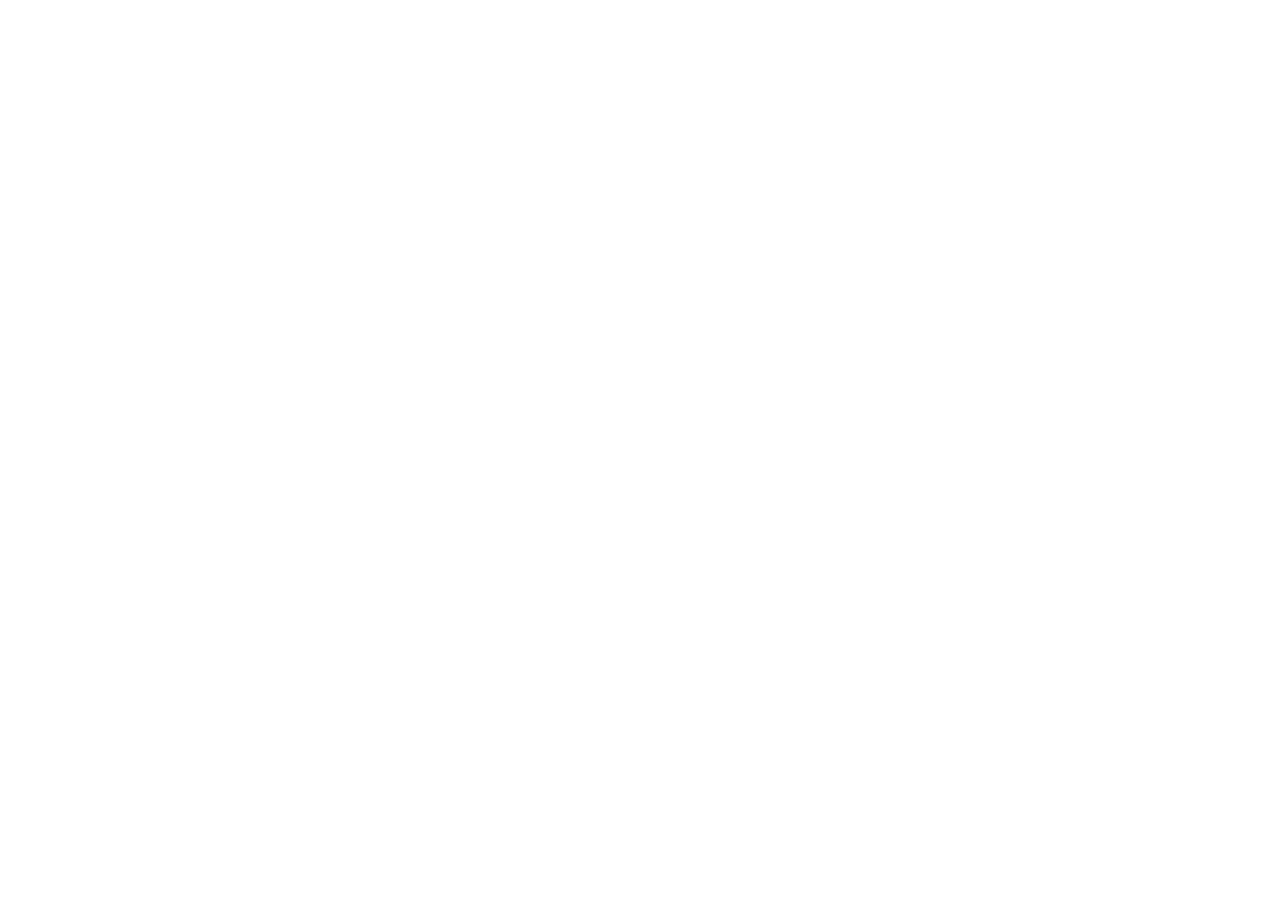
==== diamant.html @ a0a91342 "Create diamant.html" ====
<!DOCTYPE html>
<html lang="ko">

<head>
    <link href="https://fonts.googleapis.com/css?family=Bangers&display=swap" rel="stylesheet">
    <link href="https://fonts.googleapis.com/css?family=Stylish&display=swap" rel="stylesheet">
    <link href="diamant.css" rel="stylesheet">


    <meta charset="UTF-8" name="viewport" content="width=device-width, initial-scale=1.0, user-scalable=yes" />
    <!--모바일페이지크기조절메타태그-->
    <title>다이아망트</title>
</head>

<body id="body">
    <div id="main" class="bgdiv">
   
    </div>
    <script type="text/javascript" src="diamant.js"></script>

</body>
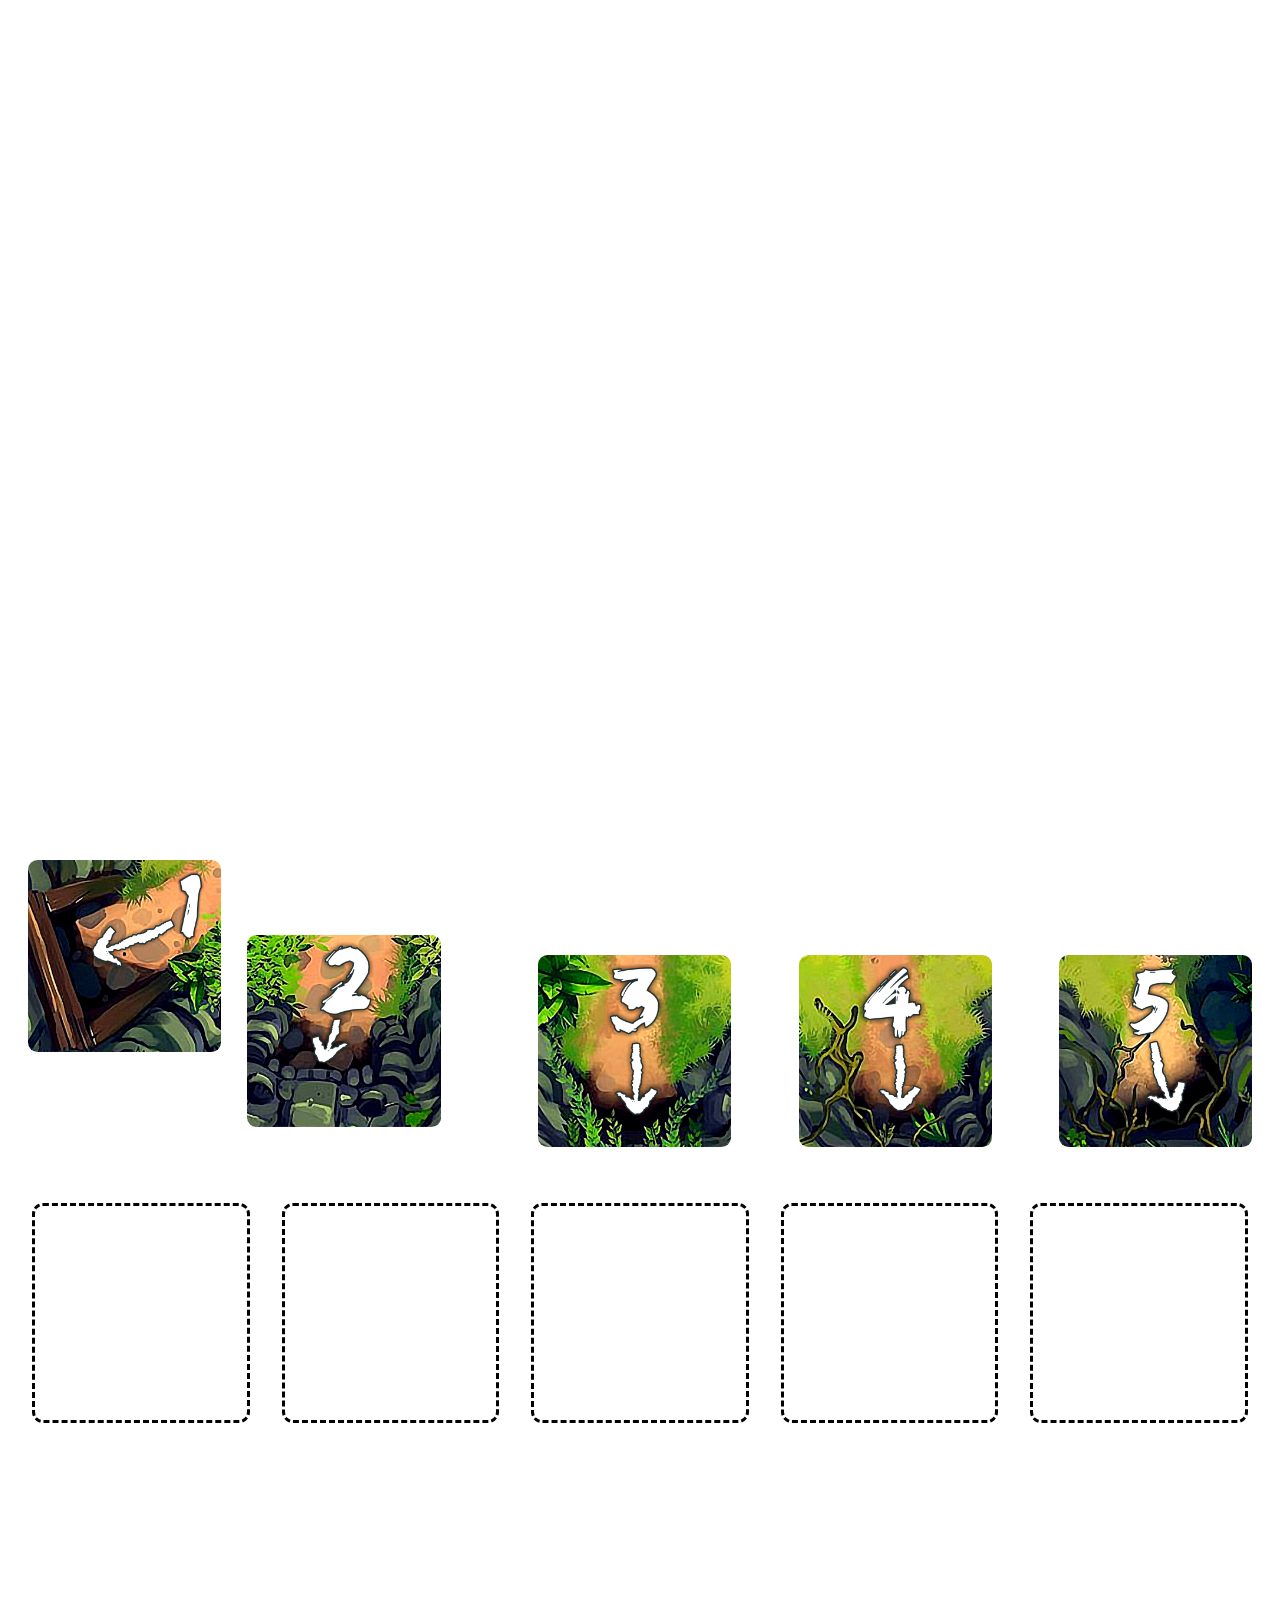
==== commit 1f75ef07: "Update diamant.html" ====
--- a/diamant.html
+++ b/diamant.html
@@ -3,7 +3,6 @@
 
 <head>
     <link href="https://fonts.googleapis.com/css?family=Bangers&display=swap" rel="stylesheet">
-    <link href="https://fonts.googleapis.com/css?family=Stylish&display=swap" rel="stylesheet">
     <link href="diamant.css" rel="stylesheet">
 
 
--- a/diamant.css
+++ b/diamant.css
@@ -0,0 +1,69 @@
+.bgdiv {
+    background-image: url("https://raw.githubusercontent.com/morningM00N/bg/refs/heads/master/img/diamant/bg.jpg");
+    background-repeat: no-repeat;
+    background-size: 100%;
+    border: 0px;
+    margin: 0px;
+}
+
+body{
+    margin:0px;
+    border:0px;
+    padding:0px;
+}
+
+.empty{
+    background-color: transparent;
+    opacity: 0.0;
+    margin:0px;
+    border:0px;
+    padding:0px;
+    position: absolute;
+}
+.cards{
+    background-color: transparent;
+    /*opacity: 30%;*/
+    margin:0px;
+    border:0px;
+    padding:0px;
+    position: absolute;
+    color:red;
+    text-align: center;
+    vertical-align: center;
+    font-weight: bolder;
+}
+
+.dmg{
+   /*opacity: 30%;*/
+    background-color: transparent;
+    margin:0px;
+    border-style: dashed;
+    padding:0px;
+    position: absolute;
+    border-radius: 5%;
+    color:black;
+}
+
+/* diamant.css에 추가할 애니메이션 스타일 */
+@keyframes cardMove {
+    0% {
+        transform: scale(0.8);
+        opacity: 0.7;
+        left: var(--start-left);
+        top: var(--start-top);
+    }
+    100% {
+        transform: scale(1);
+        opacity: 1;
+        left: var(--end-left);
+        top: var(--end-top);
+    }
+}
+
+.card-animation {
+    position: absolute;
+    background-size: 100% 100%;
+    animation: cardMove 0.5s ease-out forwards;
+    z-index: 100;
+    border-radius: 5%;
+}
